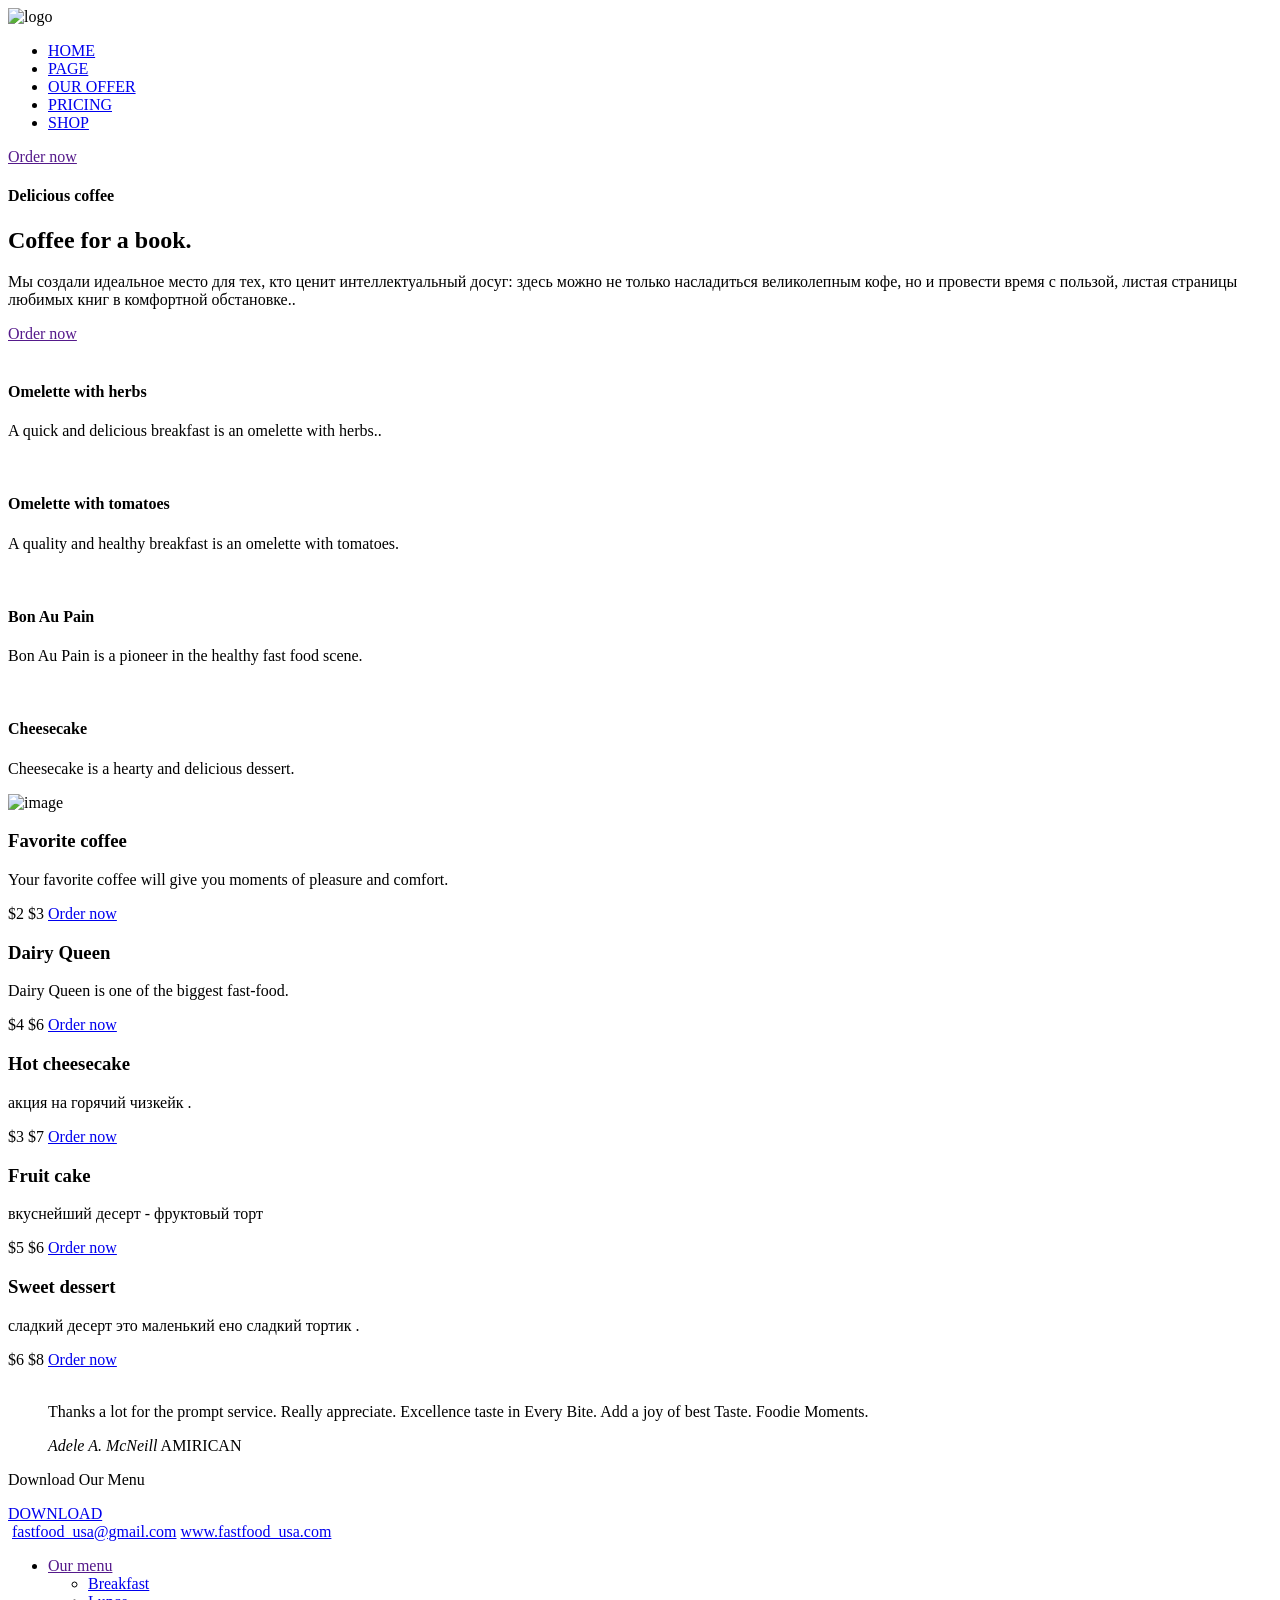
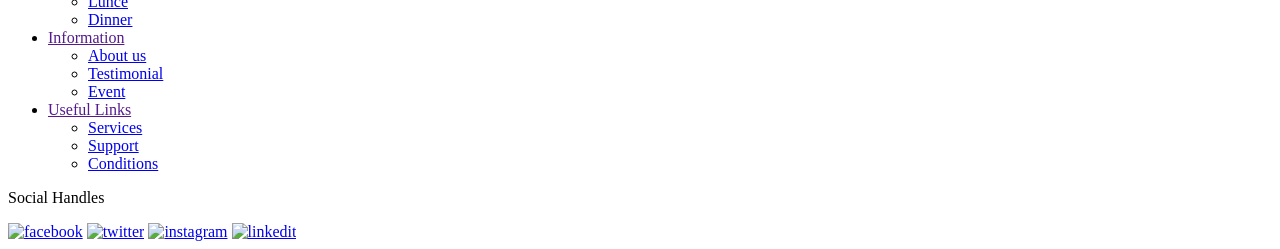
==== index.html @ 8e893ec4 "Add files via upload" ====
<!DOCTYPE html>
<html lang="en">
<head>
    <meta charset="UTF-8">
    <meta name="viewport" content="width=device-width, initial-scale=1.0">
    <title>Document</title>
    <link rel="stylesheet" href="./css/style.css">
</head>
<body>
    <header class="header">
        <div class="container">
            <img src="./img/icon/logo.png" alt="logo" class="header_logo">
    
            <nav class="header_nav">
                <ul class="header_list">
                    <li><a class="active" href="#">HOME</a></li>
                    <li><a href="#">PAGE</a></li>
                    <li><a href="#">OUR OFFER</a></li>
                    <li><a href="#">PRICING</a></li>
                    <li><a href="#">SHOP</a></li>
                </ul>
            </nav>
            
            <a href="" class="btn">Order now</a>
        </div>
    </header>
    <main class="main">
        <section class="welcome">
            <div class="container">
                <div class="welcome__text">
                <h4 class="welcome__subtitle">Delicious coffee</h4>
                <h1 class="welcome__title">Сoffee for a book.</h1>
                <p class="welcome__desc">Мы создали идеальное место для тех, кто ценит интеллектуальный досуг: здесь можно не только насладиться великолепным кофе, но и провести время с пользой, листая страницы любимых книг в комфортной обстановке..</p>
                <a href="" class="btn">Order now</a>
                </div>
            </div>
        </section>
        <section class="foot-list">
            <div class="container">
                <div class="foot-list__card">
                    <img src="./img/food-list-1.jpg" alt="" class="foot-list_img">
                    <div class="foot-list__text-wrapper">
                        <h4 class="foot-list__title">Omelette with herbs</h4>
                        <p class="foot-list_desc">A quick and delicious breakfast is an omelette with herbs..</p>
                    </div>                        
                </div>
                <div class="foot-list__card">
                    <img src="./img/food-list-2.jpg" alt="" class="foot-list_img">
                    <div class="foot-list__text-wrapper">
                        <h4 class="foot-list__title">Omelette with tomatoes</h4>
                        <p class="foot-list_desc">A quality and healthy breakfast is an omelette with tomatoes.</p>
                    </div>                        
                </div>
                <div class="foot-list__card">
                    <img src="./img/food-list-3.jpg" alt="" class="foot-list_img">
                    <div class="foot-list__text-wrapper">
                        <h4 class="foot-list__title">Bon Au Pain</h4>
                        <p class="foot-list_desc">Bon Au Pain is a pioneer in the healthy fast food scene.</p>
                    </div>
                </div>
                <div class="foot-list__card">
                    <img src="./img/food-list-4.jpg" alt="" class="foot-list_img">
                    <div class="foot-list__text-wrapper">
                        <h4 class="foot-list__title">Cheesecake</h4>
                        <p class="foot-list_desc">Cheesecake is a hearty and delicious dessert.</p>
                    </div>
                </div>
            </div>
        </section>
        <section class="order">
            <div class="container">
                <img src="./img/coffe_photo.png" alt="image" class="order__img">
                
                <div class="order__text">
                <h3 class="order__title">Favorite coffee</h3>
                <p class="order__desc">Your favorite coffee will give you moments of pleasure and comfort.
                </p>
                <span class="order__price">$2</span>
                <span class="order__price order__price--old">$3</span>
                <a href="#!" class="btn">Order now</a>
                </div>
            </div>            
        </section>
        <section class="product">
            <div class="container">
                <!-- <img src="./img/product-1.jpg" alt="product__image" class="product"> -->

                <div class="product__card card--queen">
                    <h3 class="product__title">Dairy Queen</h3>
                    <p class="product__desc">Dairy Queen is one of the biggest fast-food.</p>
                    <span class="product__price">$4</span>
                    <span class="product__price product__price--old">$6</span>
                    <a href="#!" class="btn btn--small">Order now</a>
                </div>

                <div class="product__card card--cheesecake">
                    <h3 class="product__title">Hot cheesecake</h3>
                    <p class="product__desc">акция на горячий чизкейк .</p>
                    <span class="product__price">$3</span>
                    <span class="product__price product__price--old">$7</span>
                    <a href="#!" class="btn btn--small">Order now</a>
                </div>

                <div class="product__card card--cake">
                    <h3 class="product__title">Fruit cake</h3>
                    <p class="product__desc">вкуснейший десерт - фруктовый торт </p>
                    <span class="product__price">$5</span>
                    <span class="product__price product__price--old">$6</span>
                    <a href="#!" class="btn btn--small">Order now</a>
                </div>

                <div class="product__card card--sweet">
                    <h3 class="product__title">Sweet dessert</h3>
                    <p class="product__desc">сладкий десерт это маленький ено сладкий тортик .</p>
                    <span class="product__price">$6</span>
                    <span class="product__price product__price--old">$8</span>
                    <a href="#!" class="btn btn--small">Order now</a>
                </div>
            </div>
        </section>
        <section class="feedback">
            <div class="container">
                <img src="./img/feedback.png" alt="" class="feedback__img">

                <blockquote class="feedback__text">
                    <p class="feedback__desc">Thanks a lot for the prompt service.
                        Really appreciate. Excellence taste in Every Bite. Add a joy
                        of best Taste. Foodie Moments.</p>
                    <cite class="feedback__author">Adele A. McNeill</cite>
                    <span class="feedback__subauthor">AMIRICAN</span>
                </blockquote>
            </div>
        </section>
        
        <div class="downloader">
            <div class="container">
                <p class="downloader__title">Download Our Menu</p>
                <a href="./img/burger.png" class="btn" download>DOWNLOAD</a>
            </div>
        </div>
    </main>

    <footer class="footer">
        <div class="container">
            <div class="footer__contacts">
                <img src="./img/icon/logo__footer.png" alt="" class="footer__logo">
                <a href="mailto:fastfood_usa@gmail.com" class="footer__link footer__link-mail">fastfood_usa@gmail.com</a>
                <!-- <a class="footer__link footer__link-mail" href="#!"><img src="./img/icon/mail.svg" alt="">fastfood_usa@gmail.com</a> -->
                <a href="www.fastfood_usa.com" class="footer__link footer__link-web"> www.fastfood_usa.com</a>
                <!-- <a class="footer__link footer__link-web" href="#!"><img src="./img/icon/global.svg" alt="">www.fastfood_usa.com</a> -->
            </div>
            <nav class="footer__nav">
                <ul class="footer__list">
                    <li class="footer__list-title">
                        <a class="footer__title" " href="">Our menu</a>
                        <ul class="footer__inner-list">
                            <li class="footer__list-item"><a href="./OurMenu.html">Breakfast</a></li>
                            <li class="footer__list-item"><a href="#!">Lunce</a></li>
                            <li class="footer__list-item"><a href="#!">Dinner</a></li>
                        </ul>
                    </li>
                    <li class="footer__list-title">
                        <a class="footer__title" href="">Information</a>
                        <ul class="footer__inner-list">
                            <li class="footer__list-item"><a href="./AboutUS.html">About us </a></li>
                            <li class="footer__list-item"><a href="#!">Testimonial</a></li>
                            <li class="footer__list-item"><a href="#!">Event</a></li>
                        </ul>
                    </li>
                    <li class="footer__list-title">
                        <a class="footer__title" href="">Useful Links</a>
                        <ul class="footer__inner-list">
                            <li class="footer__list-item"><a href="./AboutUS.html">Services</a></li>
                            <li class="footer__list-item"><a href="#!">Support</a></li>
                            <li class="footer__list-item"><a href="#!">Conditions</a></li>
                        </ul>
                    </li>
                </ul>
            </nav>
            <div class="footer__socials">
                <p class="footer__title">Social Handles</p>
                <div class="footer__socials-icons">
                    <a class="footer__socials-link" href="#!"><img src="./img/icon/socials/facebook.png" alt="facebook"></a>
                    <a class="footer__socials-link" href="#!"><img src="./img/icon/socials/twitter.png" alt="twitter"></a>
                    <a class="footer__socials-link" href="#!"><img src="./img/icon/socials/instagram.png" alt="instagram"></a>
                    <a class="footer__socials-link" href="#!"><img src="./img/icon/socials/linkedin.png" alt="linkedit"></a>
                </div>
            </div>
        </div>
    </footer>
</body>
</html>
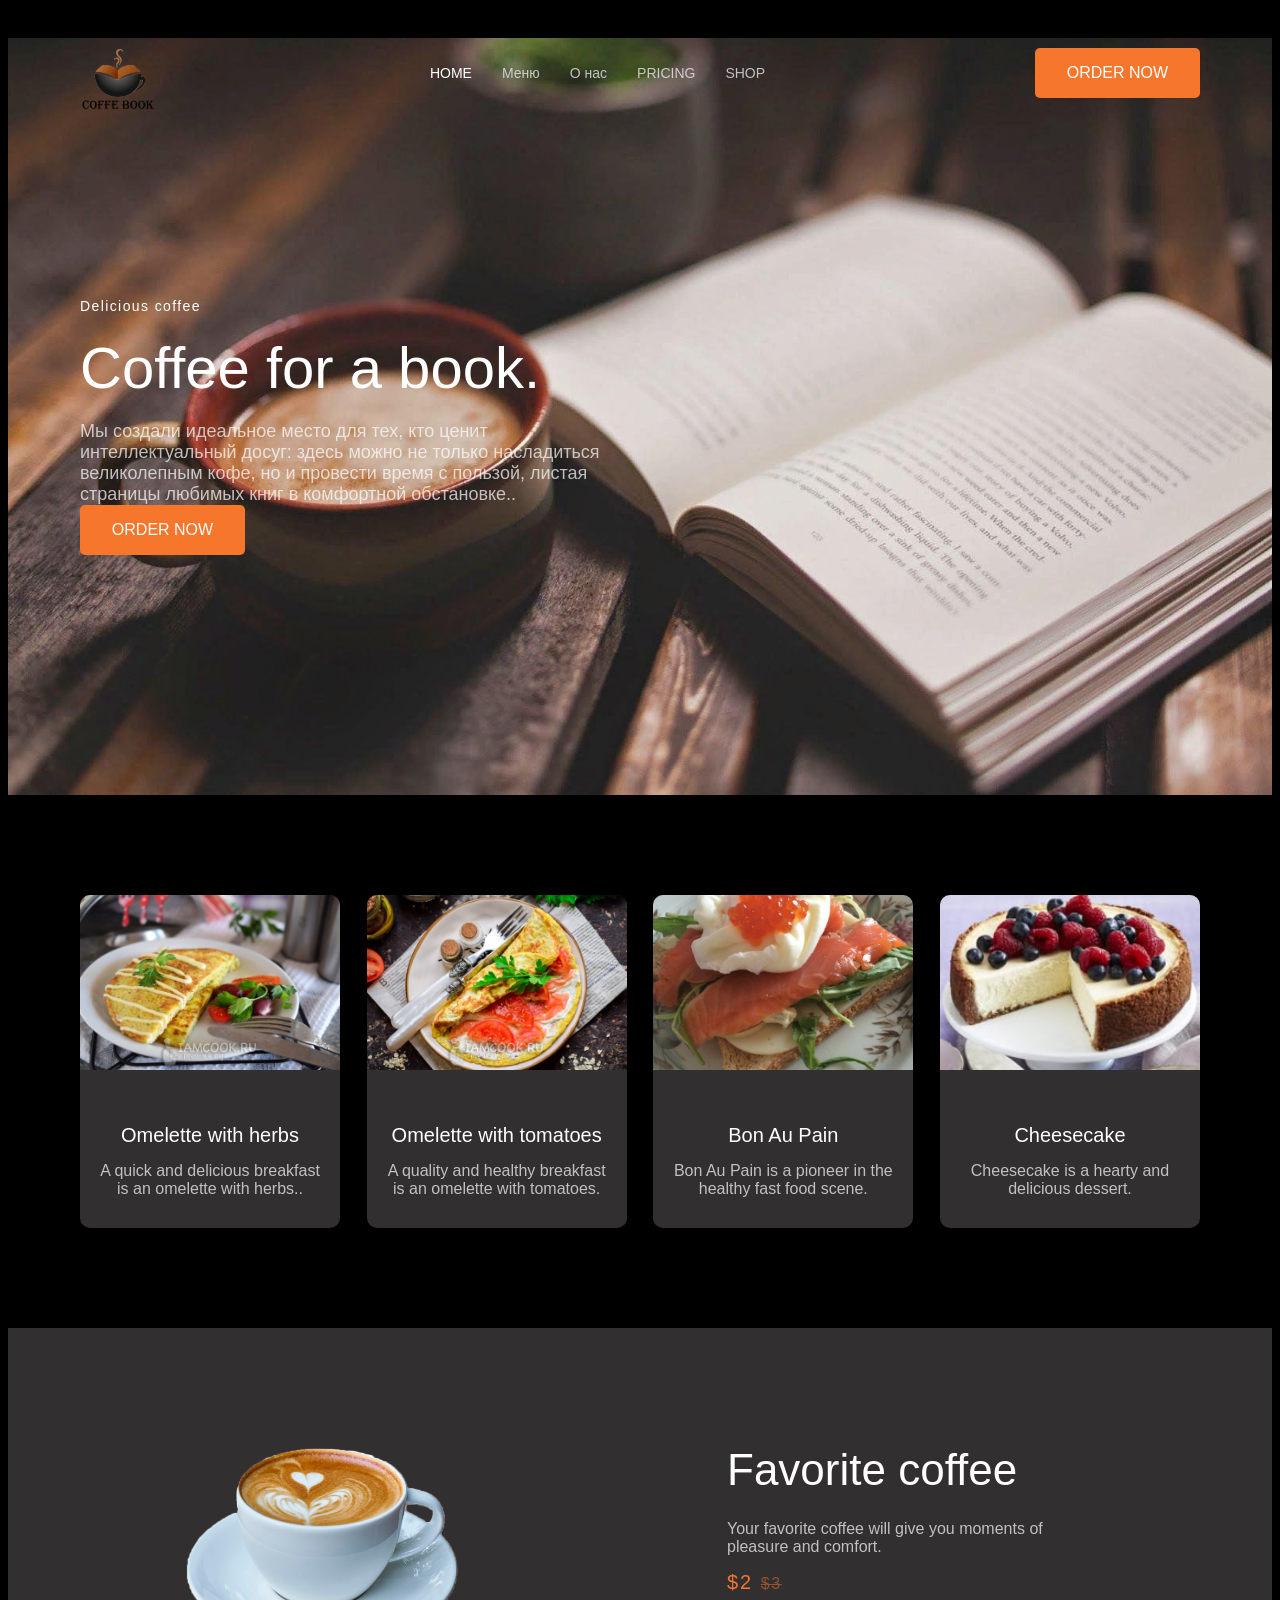
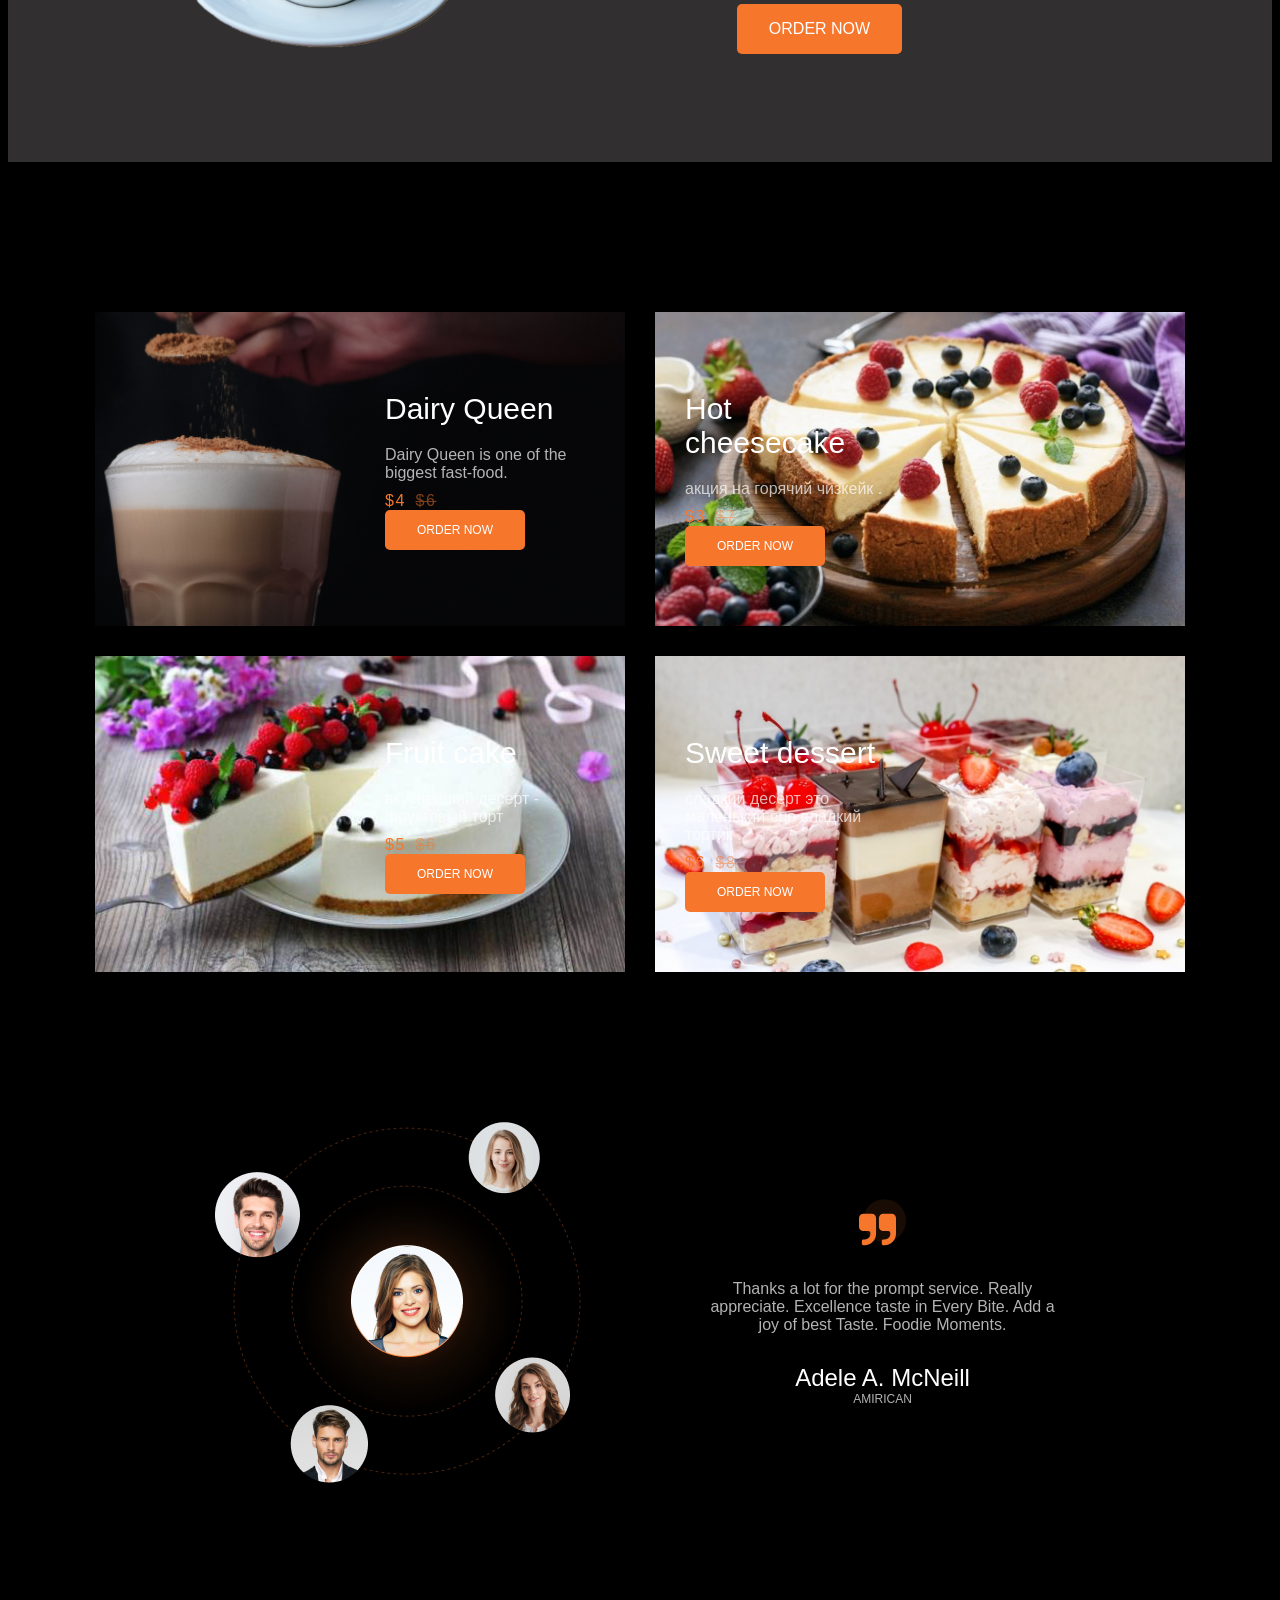
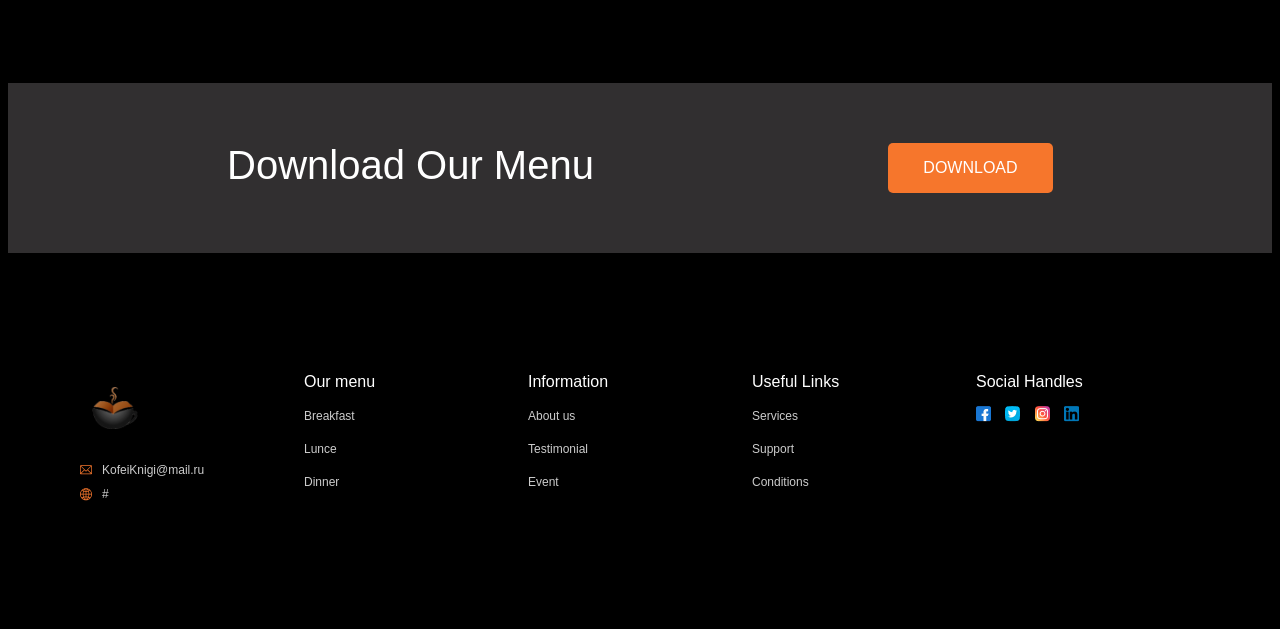
==== commit 2794daa7: "Add files via upload" ====
--- a/index.html
+++ b/index.html
@@ -1,5 +1,5 @@
 <!DOCTYPE html>
-<html lang="en">
+<html lang="ru">
 <head>
     <meta charset="UTF-8">
     <meta name="viewport" content="width=device-width, initial-scale=1.0">
@@ -14,14 +14,14 @@
             <nav class="header_nav">
                 <ul class="header_list">
                     <li><a class="active" href="#">HOME</a></li>
-                    <li><a href="#">PAGE</a></li>
-                    <li><a href="#">OUR OFFER</a></li>
+                    <li><a href="./OurMenu.html">Меню</a></li>
+                    <li><a href="./AboutUS.html">О нас</a></li>
                     <li><a href="#">PRICING</a></li>
                     <li><a href="#">SHOP</a></li>
                 </ul>
             </nav>
             
-            <a href="" class="btn">Order now</a>
+            <a href="./Order.html" class="btn">Order now</a>
         </div>
     </header>
     <main class="main">
@@ -144,9 +144,9 @@
         <div class="container">
             <div class="footer__contacts">
                 <img src="./img/icon/logo__footer.png" alt="" class="footer__logo">
-                <a href="mailto:fastfood_usa@gmail.com" class="footer__link footer__link-mail">fastfood_usa@gmail.com</a>
+                <a href="mailto:KofeiKnigi@mail.ru" class="footer__link footer__link-mail">KofeiKnigi@mail.ru</a>
                 <!-- <a class="footer__link footer__link-mail" href="#!"><img src="./img/icon/mail.svg" alt="">fastfood_usa@gmail.com</a> -->
-                <a href="www.fastfood_usa.com" class="footer__link footer__link-web"> www.fastfood_usa.com</a>
+                <a href="#" class="footer__link footer__link-web"> #</a>
                 <!-- <a class="footer__link footer__link-web" href="#!"><img src="./img/icon/global.svg" alt="">www.fastfood_usa.com</a> -->
             </div>
             <nav class="footer__nav">
--- a/css/style.css
+++ b/css/style.css
@@ -0,0 +1,512 @@
+@import url();
+
+/*⁡⁣⁢⁣Общие сили⁡*/
+body {
+    font-family: 'Roboto' , sans-serif;
+    background-color: black;
+    color: #fff;
+}
+
+.btn {
+    display: flex;
+    align-items: center; /*‍⁡⁢⁣⁢‍‍выравнивание по вертикали⁡*/
+    justify-content: center;/*⁡⁢⁣⁢выгавнивание по горизонтали⁡*/
+
+    width: 165px;
+    height: 50px;
+
+    font-weight: 500;
+    font-size: 16px;
+    color: #fff;
+    text-transform: uppercase; /*⁡⁢⁣⁢форматтирует текст в заглавные⁡*/
+    
+    /*⁡⁢⁢⁢Form butten⁡*/
+    border-radius: 5px;
+    background: #f6762c;
+
+    transition: opacity 0.3s;
+}
+
+.btn:hover {
+    opacity: 0.8;
+}
+
+.btn--small {
+    width: 140px;
+    height: 40px;
+
+    font-size: 12px;
+}
+
+a {
+    color: #fff;
+    text-decoration: none;
+}
+
+ul {
+    list-style: none;
+    padding: 0;
+    margin: 0;
+}
+
+.container {
+box-sizing: border-box;
+
+    max-width: 1150px;
+    margin: 0 auto;
+    padding: 0 15px;
+}
+
+h1, h2, h3, h4, h5, h6 {
+    font-weight: 500;
+    margin: 20px 0;
+}
+
+
+p {
+    margin: 0;
+}
+
+p + p{
+    margin-top: 15px; /*⁡⁢⁣⁢При условии что если идет обзац и за ним еще обзац придусматриваем отступы.⁡*/
+}
+
+/*img {
+    max-width: 100%;
+}*/
+
+/*⁡⁢⁣⁡⁢⁣⁢---------------------------------------------------------------⁡⁡*/
+.header {
+    padding: 25px;
+
+
+}
+
+.header .container {
+    justify-content: space-between;
+    display: flex;
+    align-items: center;
+}
+
+.header_logo {
+
+}
+
+.header_list {
+    display: flex;
+    gap: 30px;
+}
+
+.header_nav a {
+    font-size: 14px;
+    opacity: 0.70;
+
+    transition: 0.2s;
+}
+
+.header_nav a.active {
+    opacity: 1;
+}
+
+.header_nav a:hover {
+    font-size: 16px;
+    opacity: 0.9;
+}
+
+/*! ⁡⁢⁣⁢Section Welcome⁡⁡ */
+
+
+
+.main {
+
+}
+
+.welcome {
+box-sizing: border-box;
+min-height: 75vh;
+
+margin-top: -100px;
+padding: 240px 0;
+
+background-image: url(/img/welcome-bg.jpeg);
+background-repeat: no-repeat;
+background-size: cover;
+background-position: center;
+}
+
+.welcome__subtitle {
+font-size: 14px;
+letter-spacing: 0.1em;
+}
+
+.welcome__title {
+font-size: 58px;
+line-height: 67px;
+}
+
+.welcome__desc {
+font-size: 18px;
+opacity: 0.7;
+}
+
+.welcome__text {
+    width: 550px;
+}
+
+/*! ⁡⁢⁣⁢Section Foot-list⁡ */
+
+
+.foot-list {
+    padding: 100px 0;
+}
+
+.foot-list .container {
+    display: flex;
+    justify-content: space-between;
+    flex-wrap: wrap;
+    gap: 40px 10px;
+}
+
+.foot-list__card {
+width: 260px;
+
+overflow: hidden;
+text-align: center;
+
+background: #312f30;
+border-radius: 10px;
+}
+
+.foot-list_img {
+width: 100%;
+height: 175px;
+object-fit: cover;
+}
+
+.foot-list__text-wrapper{
+    padding: 30px 20px;
+}
+
+.foot-list__title {
+margin-bottom: 15px;
+font-size: 20px;
+}
+
+.foot-list_desc {
+font-size: 16px;
+opacity: 0.7;
+}
+
+
+/*!⁡⁢⁣⁢! Section Price⁡ */
+
+
+.order {
+    background: #312f30;
+    padding: 60px;
+}
+    
+.order .container {
+    display: flex;
+    justify-content: space-between;
+    align-items: center;
+}
+    
+.order__img {
+    max-width: 470px;
+}
+    
+.order__text {
+    max-width: 370px;
+    padding-right: 100px;
+}
+    
+.order__title {
+    margin-bottom: 25px;
+    font-size: 44px;
+}
+    
+.order__desc {
+    margin-bottom: 15px;
+    opacity: 0.7;
+}
+    
+.order__price {
+    font-weight: 500;
+    letter-spacing: 0.1em;
+    color: #f6762c;
+    font-size: 20px;
+}
+    
+.order__price--old {
+    font-size: 16px;
+    text-decoration: line-through;
+    opacity: 0.5;
+}
+
+.order__price + .order__price {
+    margin-left: 3px;
+}
+
+.order .btn {
+    margin: 10px;
+}
+
+/*!⁡⁢⁣⁢! Section Product⁡ */
+
+
+
+.product {
+    padding: 150px 0;
+}
+
+.product .container {
+    display: flex;
+    flex-wrap: wrap;
+    gap: 30px;
+    justify-content: center;
+}
+
+.product__card {
+    box-sizing: border-box;
+    width: 530px;
+    min-height: 300px;
+
+    padding: 60px 30px 60px 290px;
+
+    background: #4b3a3a;
+    background-size: cover;
+    background-repeat: no-repeat;
+    background-position: center;
+}
+
+.product__card:nth-child(even) {
+    padding-left: 30px;
+    padding-right: 290px;
+}
+
+.product__title {
+    margin-bottom: 20px;
+    font-size: 30px;
+}
+
+.product__desc {
+    margin-bottom: 10px;
+    opacity: 0.7;
+}
+
+.product__price {
+    font-weight: 500;
+    letter-spacing: 0.1em;
+    color: #f6762c;
+}
+
+.product__price + .product__price {
+    margin-left: 5px;
+}
+
+.product__price--old {
+    text-decoration: line-through;
+    opacity: 0.5;
+}
+
+.card--queen {
+    background-image: url(/img/product-1.jpg);
+}
+
+.card--cheesecake {
+    background-image: url(/img/product-2.jpg);
+}
+
+.card--cake {
+    background-image: url(/img/product-3.jpeg);
+}
+
+.card--sweet {
+    background-image: url(/img/product-4.jpeg);
+}
+
+
+/* !⁡⁢⁣⁢⁡⁢⁣⁢!Section Feedback⁡ */
+
+
+.feedback {
+    padding-bottom: 200px;
+}
+
+.feedback__img {
+    /* padding-left: 160px; */
+}
+
+.feedback .container {
+    display: flex;
+    align-items: center;
+    justify-content: space-between;
+    max-width: 880px;
+}
+
+.feedback__text {
+    margin: 0;
+    text-align: center;
+    max-width: 365px;
+    /* padding-right: 130px; */
+    /* display: block; */
+    /* display: flex;  */
+    /* flex-direction: column;  */
+}
+
+.feedback__text::before {
+    content: url(/img/icon/quote.svg);
+}
+
+.feedback__desc {
+    margin: 30px 0;
+    opacity: 0.7;
+}
+
+.feedback__author {
+    font-style: normal;
+    font-weight: 500px;
+    font-size: 24px;
+}
+
+.feedback__subauthor {
+    font-weight: 500;
+    font-size: 12px;
+    opacity: 0.7;
+    display: block;
+}
+
+/* ! Downloader block */
+
+
+.downloader {
+    padding: 60px 0;
+    background: #312F30;
+}
+
+.downloader .container {
+    display: flex;
+    justify-content: space-around;
+}
+
+.downloader__title {
+    font-weight: 500;
+    font-size: 40px;
+}
+
+.btn {
+
+}
+
+/* ! Footer */
+
+.footer {
+    padding: 120px 0;
+}
+
+.footer a {
+    font-size: 12px;
+    color: rgba(255, 255, 255, 0.8);
+    transition: 0.3s;
+}
+
+.footer a:hover {
+    font-size: 16px;
+    color: rgb(206, 200, 181);
+}
+
+.footer .footer__title {
+    display: inline-block;
+    margin-bottom: 15px;
+    font-weight: 500;
+    font-size: 16px;
+    color: #fff;
+}
+
+.footer .footer__title:hover {
+    font-size: 20px;
+    color: #cac4b5;
+}
+
+.footer .container {
+    display: grid;
+    grid-template-columns: 1fr 3fr 1fr;
+    /* grid-template-areas: "contacts nav socials"; */
+}
+
+.footer__contacts {
+    display: flex;
+    flex-direction: column;
+    align-items: start;
+}
+
+.footer__logo {
+    /* display: inline-block; */
+    width: 70px;
+    margin-bottom: 20px;
+}
+
+.footer__link {
+    display: flex;
+    align-items: center;
+    gap: 10px;
+}
+
+.footer__link + .footer__link {
+    margin-top: 10px;
+
+}
+
+.footer__link::before {
+    width: 12px;
+    height: 12px;
+}
+
+.footer__link-mail::before {
+    content: url("/img/icon/mail.svg");
+}
+
+.footer__link-web::before {
+    content: url("/img/icon/global.svg");
+}
+
+.footer__nav {
+
+}
+
+.footer__list {
+    display: grid;
+    grid-template-columns: repeat(3, 1fr);
+}
+
+.footer__list-title {
+
+}
+
+.footer__title {
+    font-weight: 500;
+    font-size: 16px;
+    transition: 0.3s;
+}
+
+.footer__inner-list {
+
+}
+
+.footer__list-item + .footer__list-item {
+    margin-top: 15px;
+}
+
+
+.footer__socials {
+
+}
+
+.footer__socials-icons:hover {
+    transform: scale(1.200);
+}
+
+.footer__socials-link + .footer__socials-link {
+    margin-left: 10px;
+}
